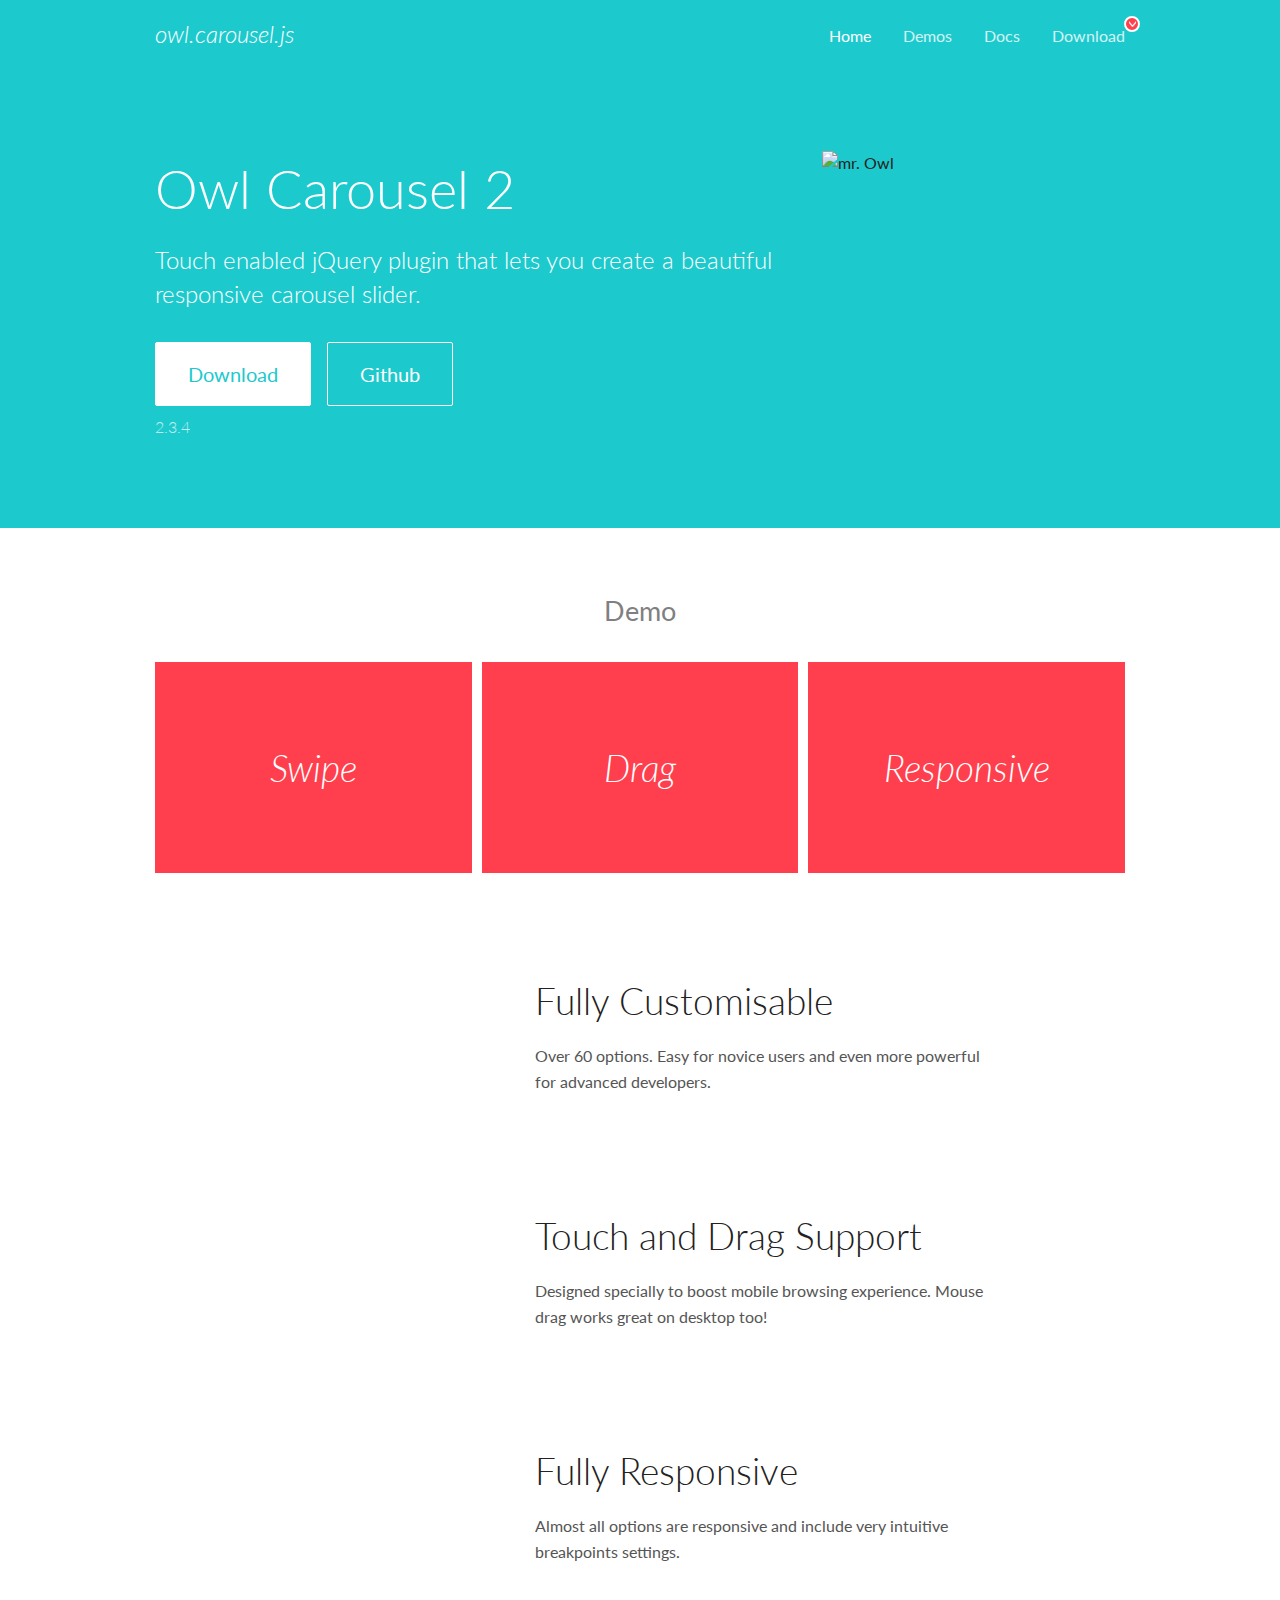
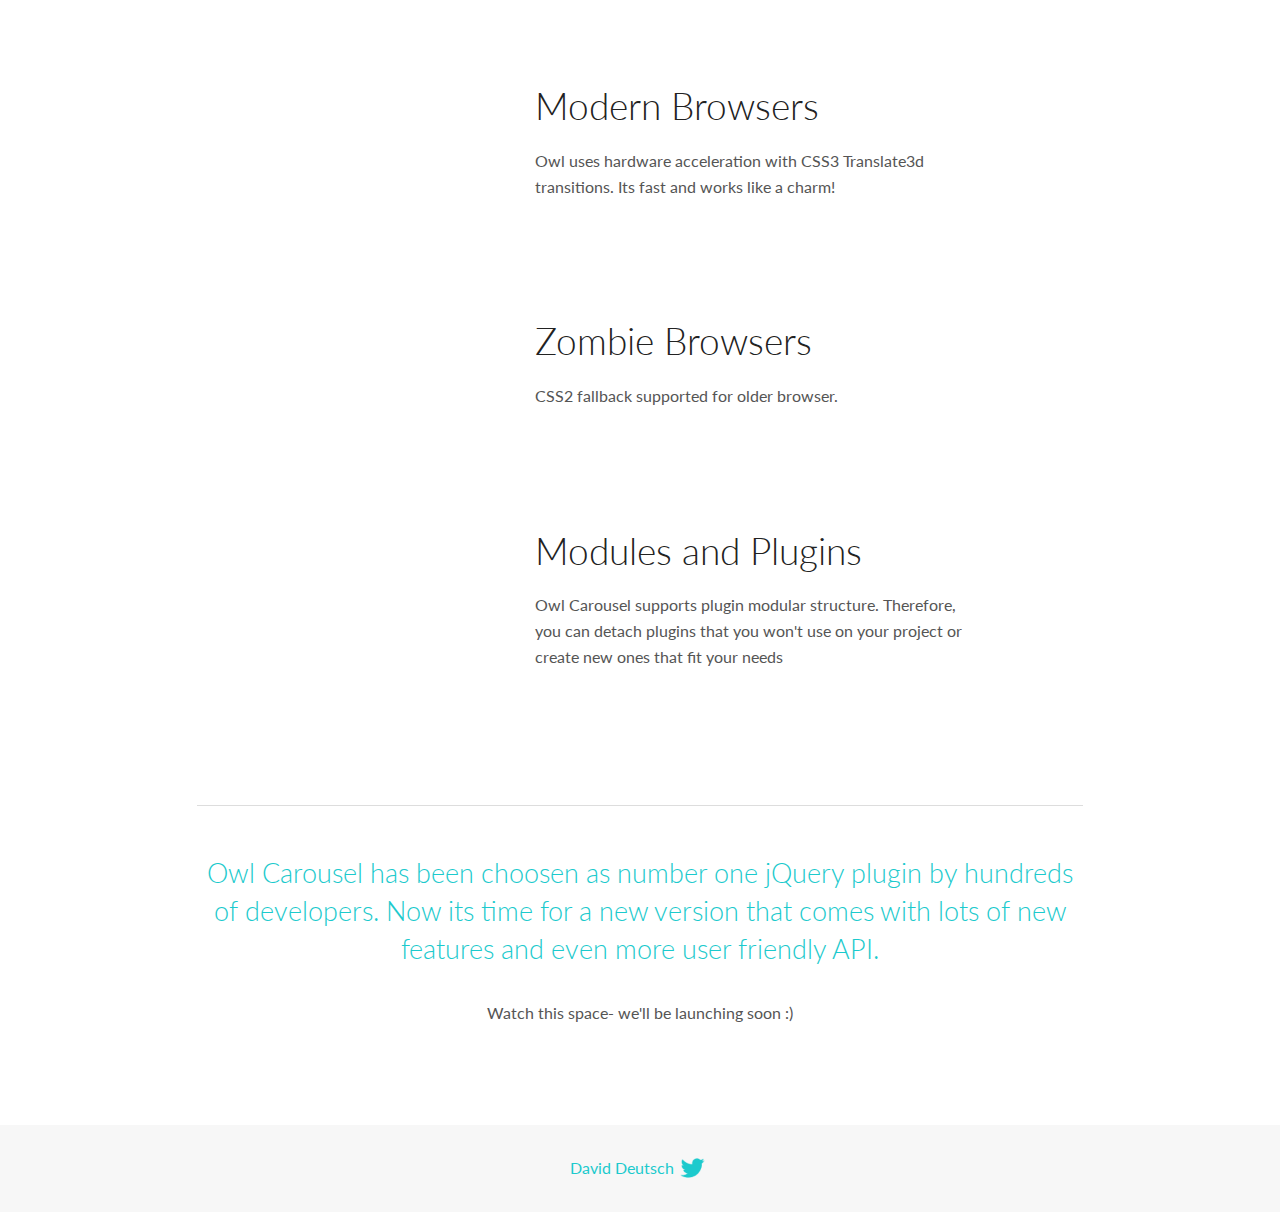
==== OwlCarousel2-2.3.4/docs/index.html @ 356bf79b "add own carousel" ====
<!DOCTYPE html>
<html lang="en">
  <head>

    <!-- head -->
    <meta charset="utf-8">
    <meta name="msapplication-tap-highlight" content="no" />
    <meta name="viewport" content="width=device-width, initial-scale=1.0" />
    <meta name="description" content="Touch enabled jQuery plugin that lets you create beautiful responsive carousel slider.">
    <meta name="author" content="David Deutsch">
    <title>
      Home | Owl Carousel | 2.3.4
    </title>

    <!-- Stylesheets -->
    <link href='https://fonts.googleapis.com/css?family=Lato:300,400,700,400italic,300italic' rel='stylesheet' type='text/css'>
    <link rel="stylesheet" href="assets/css/docs.theme.min.css">

    <!-- Owl Stylesheets -->
    <link rel="stylesheet" href="assets/owlcarousel/assets/owl.carousel.min.css">
    <link rel="stylesheet" href="assets/owlcarousel/assets/owl.theme.default.min.css">

    <!-- HTML5 shim and Respond.js IE8 support of HTML5 elements and media queries -->

    <!--[if lt IE 9]>
      <script src="https://oss.maxcdn.com/libs/html5shiv/3.7.0/html5shiv.js"></script>
      <script src="https://oss.maxcdn.com/libs/respond.js/1.3.0/respond.min.js"></script>
    <![endif]-->

    <!-- Favicons -->
    <link rel="apple-touch-icon-precomposed" sizes="144x144" href="assets/ico/apple-touch-icon-144-precomposed.png">
    <link rel="shortcut icon" href="assets/ico/favicon.png">
    <link rel="shortcut icon" href="favicon.ico">

    <!-- Yeah i know js should not be in header. Its required for demos.-->

    <!-- javascript -->
    <script src="assets/vendors/jquery.min.js"></script>
    <script src="assets/owlcarousel/owl.carousel.js"></script>
  </head>
  <body>

    <!-- header -->
    <header class="header">
      <div class="row">
        <div class="large-12 columns">
          <div class="brand left">
            <h3>
              <a href="/OwlCarousel2/">owl.carousel.js</a> 
            </h3>
          </div>
          <a id="toggle-nav" class="right">
            <span></span> <span></span> <span></span> 
          </a> 
          <div class="nav-bar">
            <ul class="clearfix">
              <li class="active">
                <a href="/OwlCarousel2/index.html">Home</a> 
              </li>
              <li> <a href="/OwlCarousel2/demos/demos.html">Demos</a>  </li>
              <li> <a href="/OwlCarousel2/docs/started-welcome.html">Docs</a>  </li>
              <li>
                <a href="https://github.com/OwlCarousel2/OwlCarousel2/archive/2.3.4.zip">Download</a> 
                <span class="download"></span> 
              </li>
            </ul>
          </div>
        </div>
      </div>
    </header>

    <!-- home panel -->
    <section id="hero">
      <div class="row">
        <div class="large-8 medium-8 columns">
          <h1>Owl Carousel 2</h1>
          <h4>Touch enabled jQuery plugin that lets you create a beautiful responsive carousel slider.</h4>
          <a href="https://github.com/OwlCarousel2/OwlCarousel2/archive/2.3.4.zip" class="hero-button">Download</a> 
          <a href="https://github.com/OwlCarousel2/OwlCarousel2" class="hero-button outline">Github</a> 
          <p>2.3.4</p>
        </div>
        <div class="large-4 medium-4 columns">
          <img class="owl-logo" src="../../img/owl-logo.png" alt="mr. Owl">
        </div>
      </div>
    </section>

    <!-- body -->
    <div class="home-demo">
      <div class="row">
        <div class="large-12 columns">
          <h3>Demo</h3>
          <div class="owl-carousel">
            <div class="item">
              <h2>Swipe</h2>
            </div>
            <div class="item">
              <h2>Drag</h2>
            </div>
            <div class="item">
              <h2>Responsive</h2>
            </div>
            <div class="item">
              <h2>CSS3</h2>
            </div>
            <div class="item">
              <h2>Fast</h2>
            </div>
            <div class="item">
              <h2>Easy</h2>
            </div>
            <div class="item">
              <h2>Free</h2>
            </div>
            <div class="item">
              <h2>Upgradable</h2>
            </div>
            <div class="item">
              <h2>Tons of options</h2>
            </div>
            <div class="item">
              <h2>Infinity</h2>
            </div>
            <div class="item">
              <h2>Auto Width</h2>
            </div>
          </div>
        </div>
      </div>
    </div>
    <script>
      var owl = $('.owl-carousel');
      owl.owlCarousel({
        margin: 10,
        loop: true,
        responsive: {
          0: {
            items: 1
          },
          600: {
            items: 2
          },
          1000: {
            items: 3
          }
        }
      })
    </script>

    <!-- features -->
    <div id="features">
      <div class="row">
        <div class="small-12 medium-9 small-centered columns">
          <section class="row feature">
            <div class="medium-4 small-12 columns">
              <img src="../../img/feature-options.png" alt="">
            </div>
            <div class="medium-8 small-12 columns">
              <h2>Fully Customisable</h2>
              <p>Over 60 options. Easy for novice users and even more powerful for advanced developers.</p>
            </div>
          </section>
          <section class="row feature">
            <div class="medium-4 small-12 columns">
              <img src="../../img/feature-drag.png" alt="">
            </div>
            <div class="medium-8 small-12 columns">
              <h2>Touch and Drag Support</h2>
              <p>Designed specially to boost mobile browsing experience. Mouse drag works great on desktop too!</p>
            </div>
          </section>
          <section class="row feature">
            <div class="medium-4 small-12 columns">
              <img src="../../img/feature-responsive.png" alt="">
            </div>
            <div class="medium-8 small-12 columns">
              <h2>Fully Responsive</h2>
              <p>Almost all options are responsive and include very intuitive breakpoints settings.</p>
            </div>
          </section>
          <section class="row feature">
            <div class="medium-4 small-12 columns">
              <img src="../../img/feature-modern.png" alt="">
            </div>
            <div class="medium-8 small-12 columns">
              <h2>Modern Browsers</h2>
              <p>Owl uses hardware acceleration with CSS3 Translate3d transitions. Its fast and works like a charm! </p>
            </div>
          </section>
          <section class="row feature">
            <div class="medium-4 small-12 columns">
              <img src="../../img/feature-zombie.png" alt="">
            </div>
            <div class="medium-8 small-12 columns">
              <h2>Zombie Browsers</h2>
              <p>CSS2 fallback supported for older browser.</p>
            </div>
          </section>
          <section class="row feature">
            <div class="medium-4 small-12 columns">
              <img src="../../img/feature-module.png" alt="">
            </div>
            <div class="medium-8 small-12 columns">
              <h2>Modules and Plugins</h2>
              <p>Owl Carousel supports plugin modular structure. Therefore, you can detach plugins that you won&#x27;t use on your project or create new ones that fit your needs</p>
            </div>
          </section>
        </div>
      </div>
    </div>

    <!-- footer -->
    <section id="teaser-text">
      <div class="row">
        <div class="small-12 medium-11 small-centered columns">
          <hr>
          <h3 id="owl-carousel-has-been-choosen-as-number-one-jquery-plugin-by-hundreds-of-developers-now-its-time-for-a-new-version-that-comes-with-lots-of-new-features-and-even-more-user-friendly-api-">Owl Carousel has been choosen as number one jQuery plugin by hundreds of developers. Now its time for a new version that comes with lots of new features and even more user friendly API.</h3>
          <p>Watch this space- we&#39;ll be launching soon :)</p>
        </div>
      </div>
    </section>

    <!-- footer -->
    <footer class="footer">
      <div class="row">
        <div class="large-12 columns">
          <h5>
            <a href="/OwlCarousel2/docs/support-contact.html">David Deutsch</a> 
            <a id="custom-tweet-button" href="https://twitter.com/share?url=https://github.com/OwlCarousel2/OwlCarousel2&text=Owl Carousel - This is so awesome! " target="_blank"></a> 
          </h5>
        </div>
      </div>
    </footer>

    <!-- vendors -->
    <script src="assets/vendors/highlight.js"></script>
    <script src="assets/js/app.js"></script>
  </body>
</html>
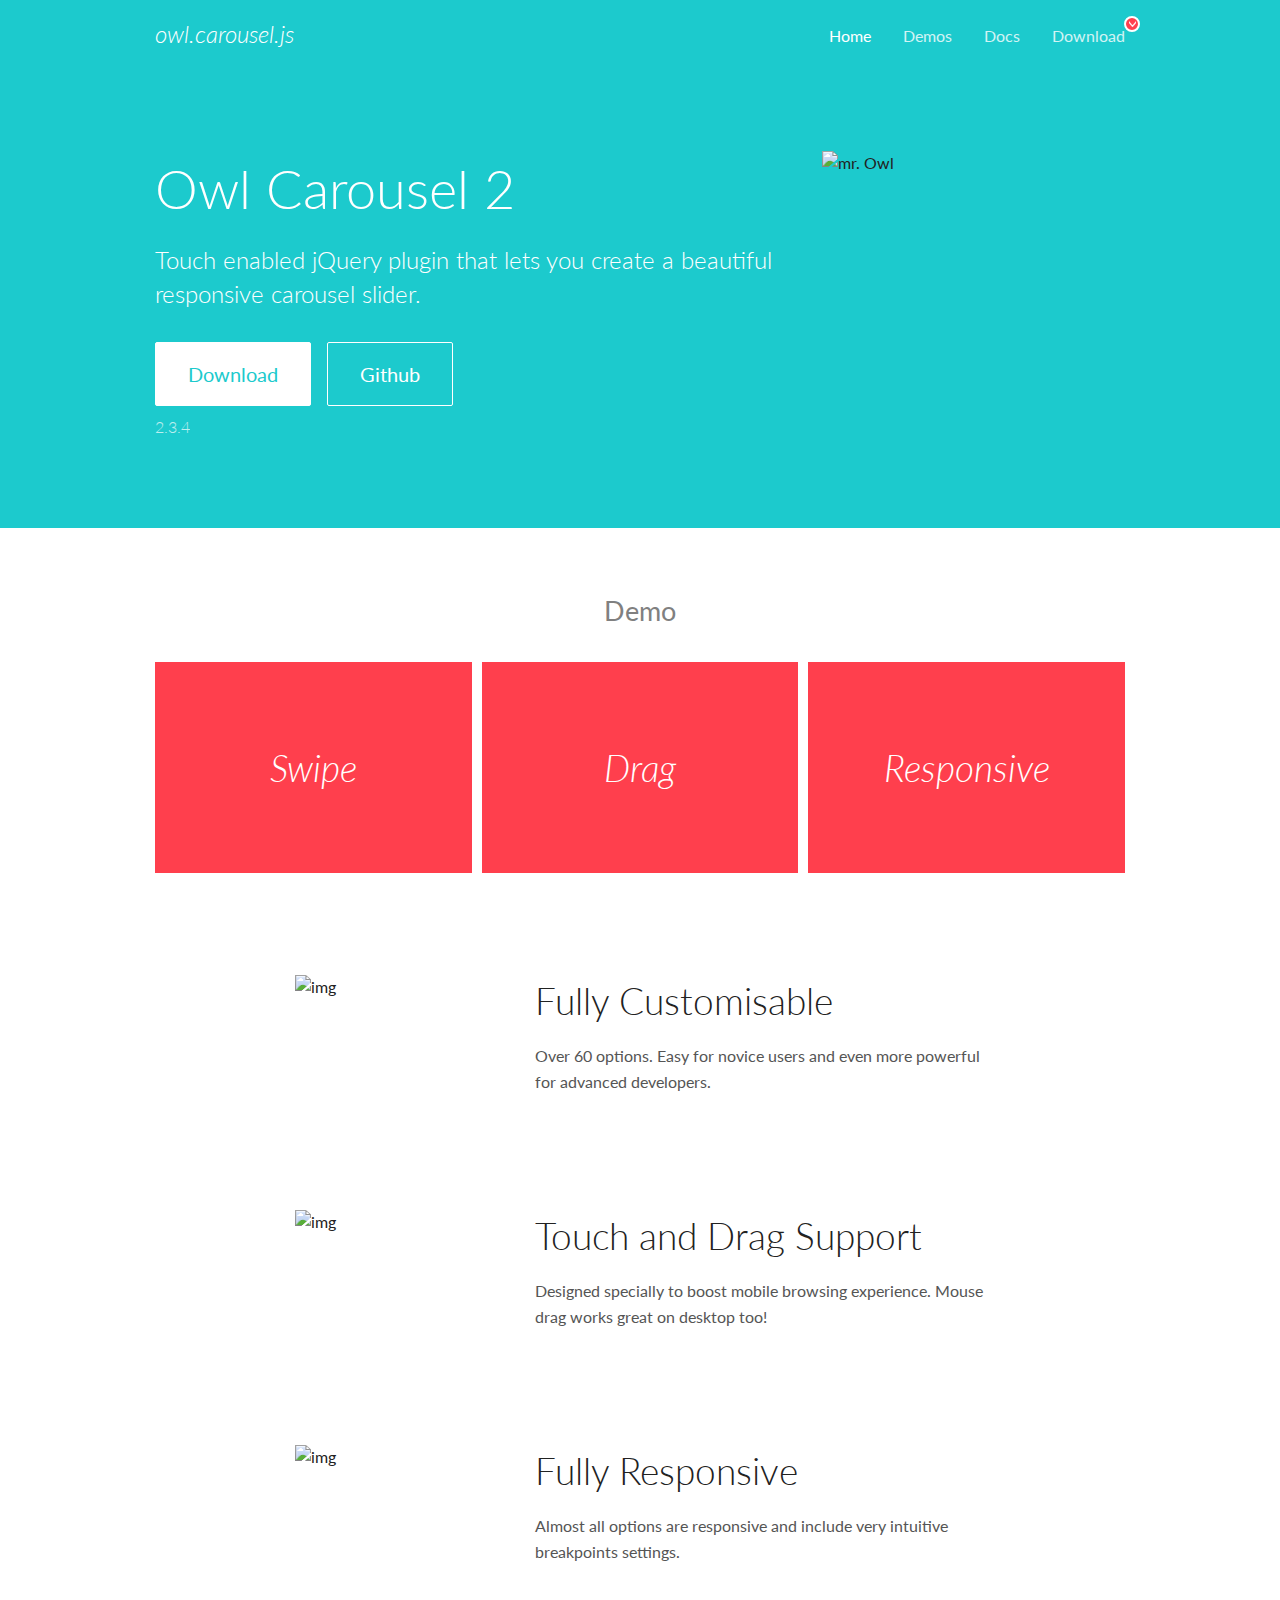
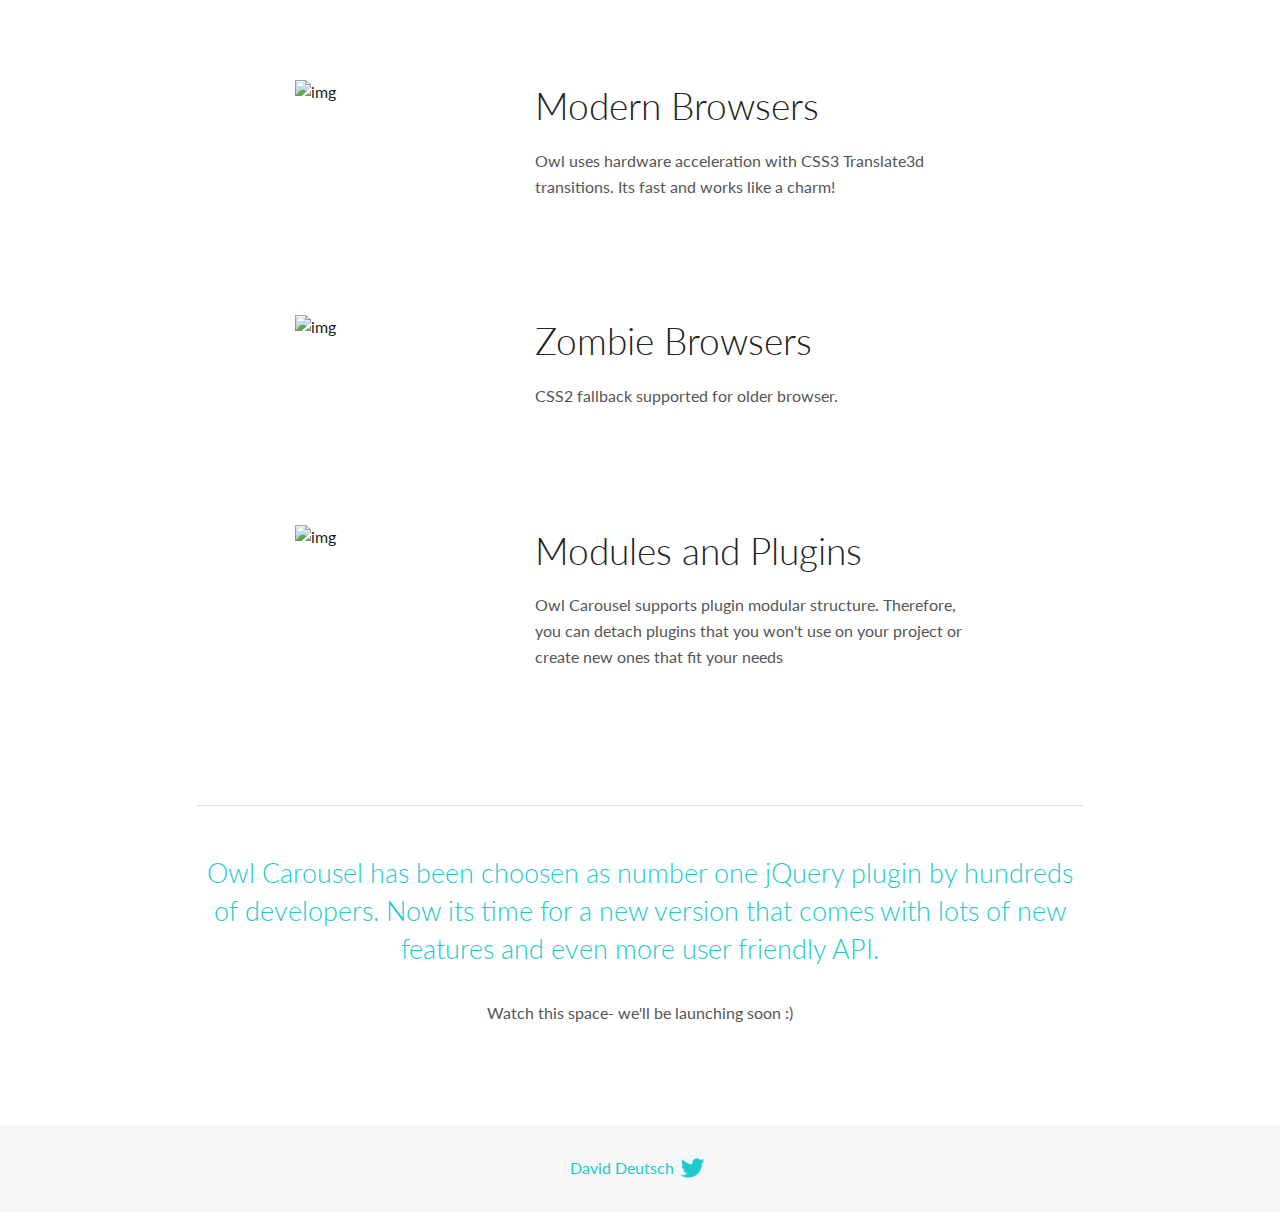
==== commit 11d65d77: "add some changes" ====
--- a/OwlCarousel2-2.3.4/docs/index.html
+++ b/OwlCarousel2-2.3.4/docs/index.html
@@ -153,7 +153,7 @@
         <div class="small-12 medium-9 small-centered columns">
           <section class="row feature">
             <div class="medium-4 small-12 columns">
-              <img src="../../img/feature-options.png" alt="">
+              <img src="../../img/feature-options.png" alt="img">
             </div>
             <div class="medium-8 small-12 columns">
               <h2>Fully Customisable</h2>
@@ -162,7 +162,7 @@
           </section>
           <section class="row feature">
             <div class="medium-4 small-12 columns">
-              <img src="../../img/feature-drag.png" alt="">
+              <img src="../../img/feature-drag.png" alt="img">
             </div>
             <div class="medium-8 small-12 columns">
               <h2>Touch and Drag Support</h2>
@@ -171,7 +171,7 @@
           </section>
           <section class="row feature">
             <div class="medium-4 small-12 columns">
-              <img src="../../img/feature-responsive.png" alt="">
+              <img src="../../img/feature-responsive.png" alt="img">
             </div>
             <div class="medium-8 small-12 columns">
               <h2>Fully Responsive</h2>
@@ -180,7 +180,7 @@
           </section>
           <section class="row feature">
             <div class="medium-4 small-12 columns">
-              <img src="../../img/feature-modern.png" alt="">
+              <img src="../../img/feature-modern.png" alt="img">
             </div>
             <div class="medium-8 small-12 columns">
               <h2>Modern Browsers</h2>
@@ -189,7 +189,7 @@
           </section>
           <section class="row feature">
             <div class="medium-4 small-12 columns">
-              <img src="../../img/feature-zombie.png" alt="">
+              <img src="../../img/feature-zombie.png" alt="img">
             </div>
             <div class="medium-8 small-12 columns">
               <h2>Zombie Browsers</h2>
@@ -198,7 +198,7 @@
           </section>
           <section class="row feature">
             <div class="medium-4 small-12 columns">
-              <img src="../../img/feature-module.png" alt="">
+              <img src="../../img/feature-module.png" alt="img">
             </div>
             <div class="medium-8 small-12 columns">
               <h2>Modules and Plugins</h2>
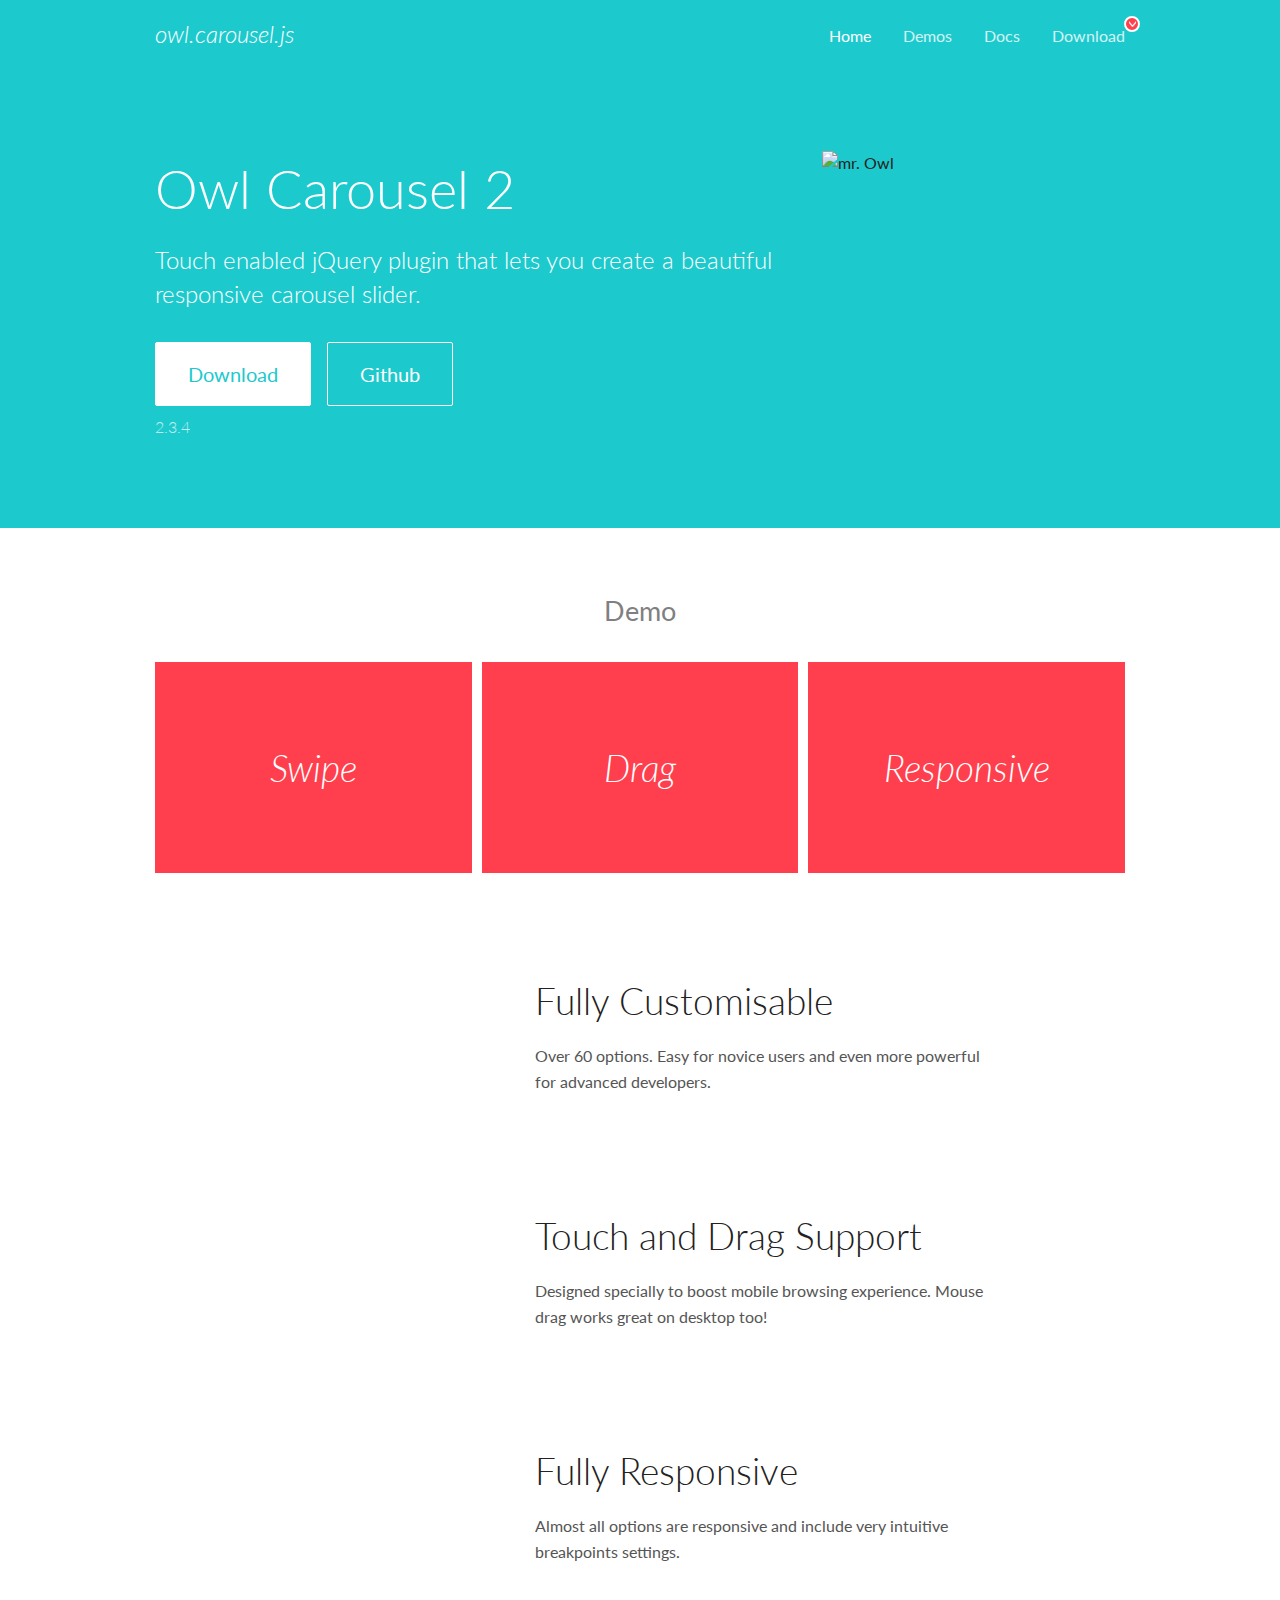
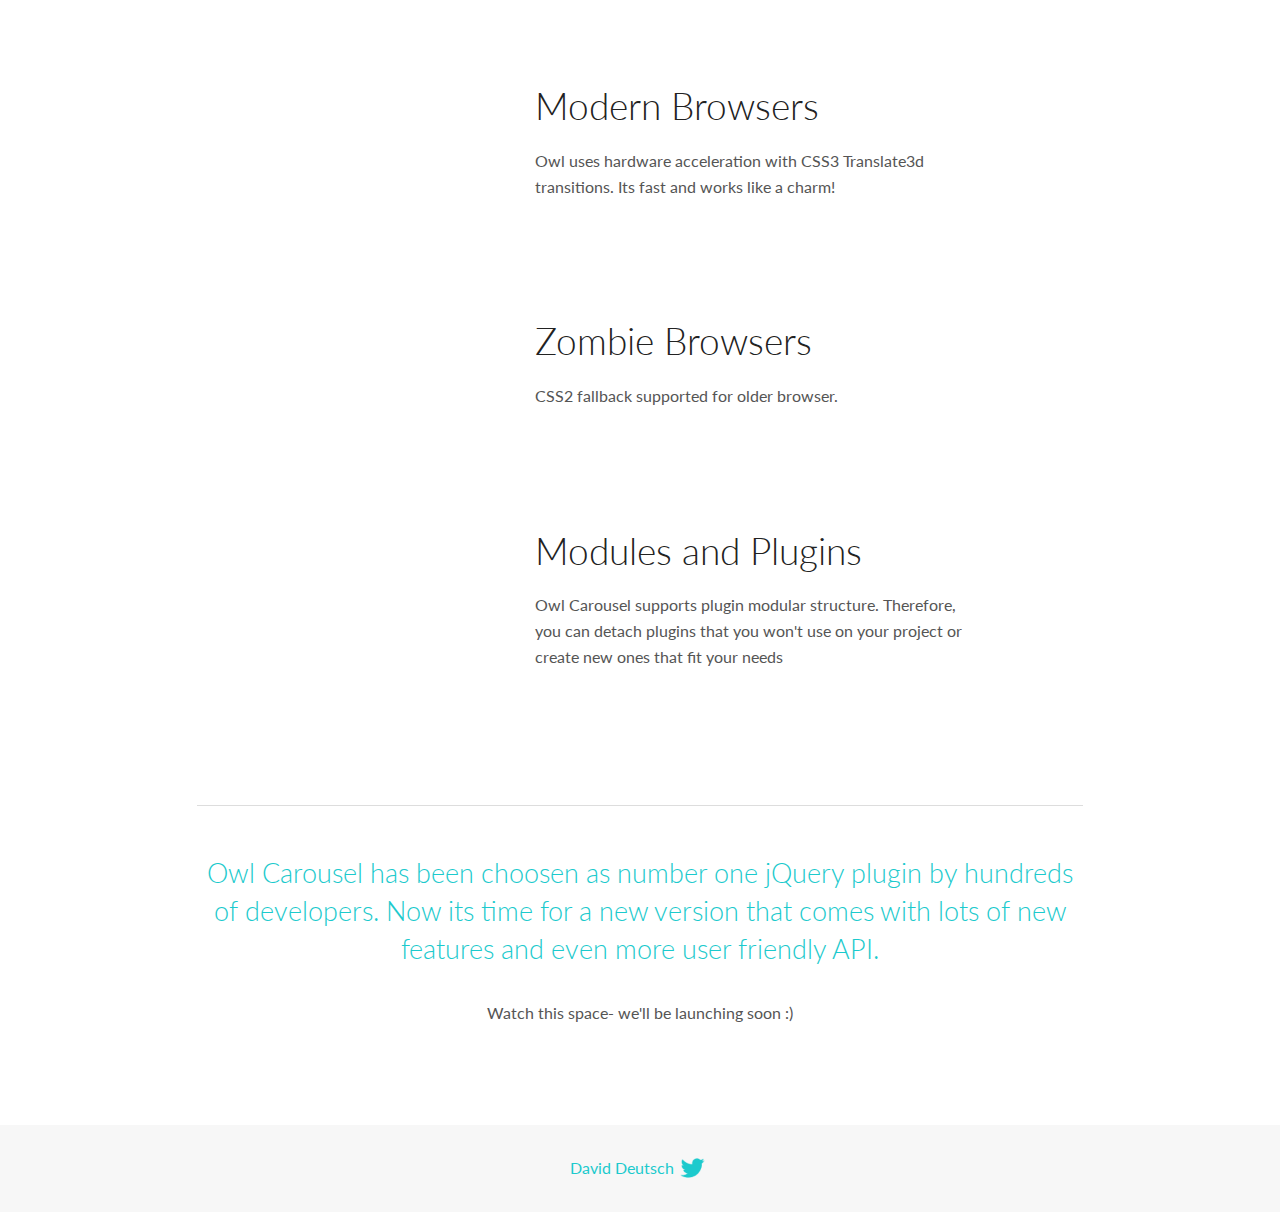
==== commit cff68fdc: "some changes" ====
--- a/OwlCarousel2-2.3.4/docs/index.html
+++ b/OwlCarousel2-2.3.4/docs/index.html
@@ -153,7 +153,7 @@
         <div class="small-12 medium-9 small-centered columns">
           <section class="row feature">
             <div class="medium-4 small-12 columns">
-              <img src="../../img/feature-options.png" alt="img">
+              <img src="../../img/feature-options.png" alt="">
             </div>
             <div class="medium-8 small-12 columns">
               <h2>Fully Customisable</h2>
@@ -162,7 +162,7 @@
           </section>
           <section class="row feature">
             <div class="medium-4 small-12 columns">
-              <img src="../../img/feature-drag.png" alt="img">
+              <img src="../../img/feature-drag.png" alt="">
             </div>
             <div class="medium-8 small-12 columns">
               <h2>Touch and Drag Support</h2>
@@ -171,7 +171,7 @@
           </section>
           <section class="row feature">
             <div class="medium-4 small-12 columns">
-              <img src="../../img/feature-responsive.png" alt="img">
+              <img src="../../img/feature-responsive.png" alt="">
             </div>
             <div class="medium-8 small-12 columns">
               <h2>Fully Responsive</h2>
@@ -180,7 +180,7 @@
           </section>
           <section class="row feature">
             <div class="medium-4 small-12 columns">
-              <img src="../../img/feature-modern.png" alt="img">
+              <img src="../../img/feature-modern.png" alt="">
             </div>
             <div class="medium-8 small-12 columns">
               <h2>Modern Browsers</h2>
@@ -189,7 +189,7 @@
           </section>
           <section class="row feature">
             <div class="medium-4 small-12 columns">
-              <img src="../../img/feature-zombie.png" alt="img">
+              <img src="../../img/feature-zombie.png" alt="">
             </div>
             <div class="medium-8 small-12 columns">
               <h2>Zombie Browsers</h2>
@@ -198,7 +198,7 @@
           </section>
           <section class="row feature">
             <div class="medium-4 small-12 columns">
-              <img src="../../img/feature-module.png" alt="img">
+              <img src="../../img/feature-module.png" alt="">
             </div>
             <div class="medium-8 small-12 columns">
               <h2>Modules and Plugins</h2>
